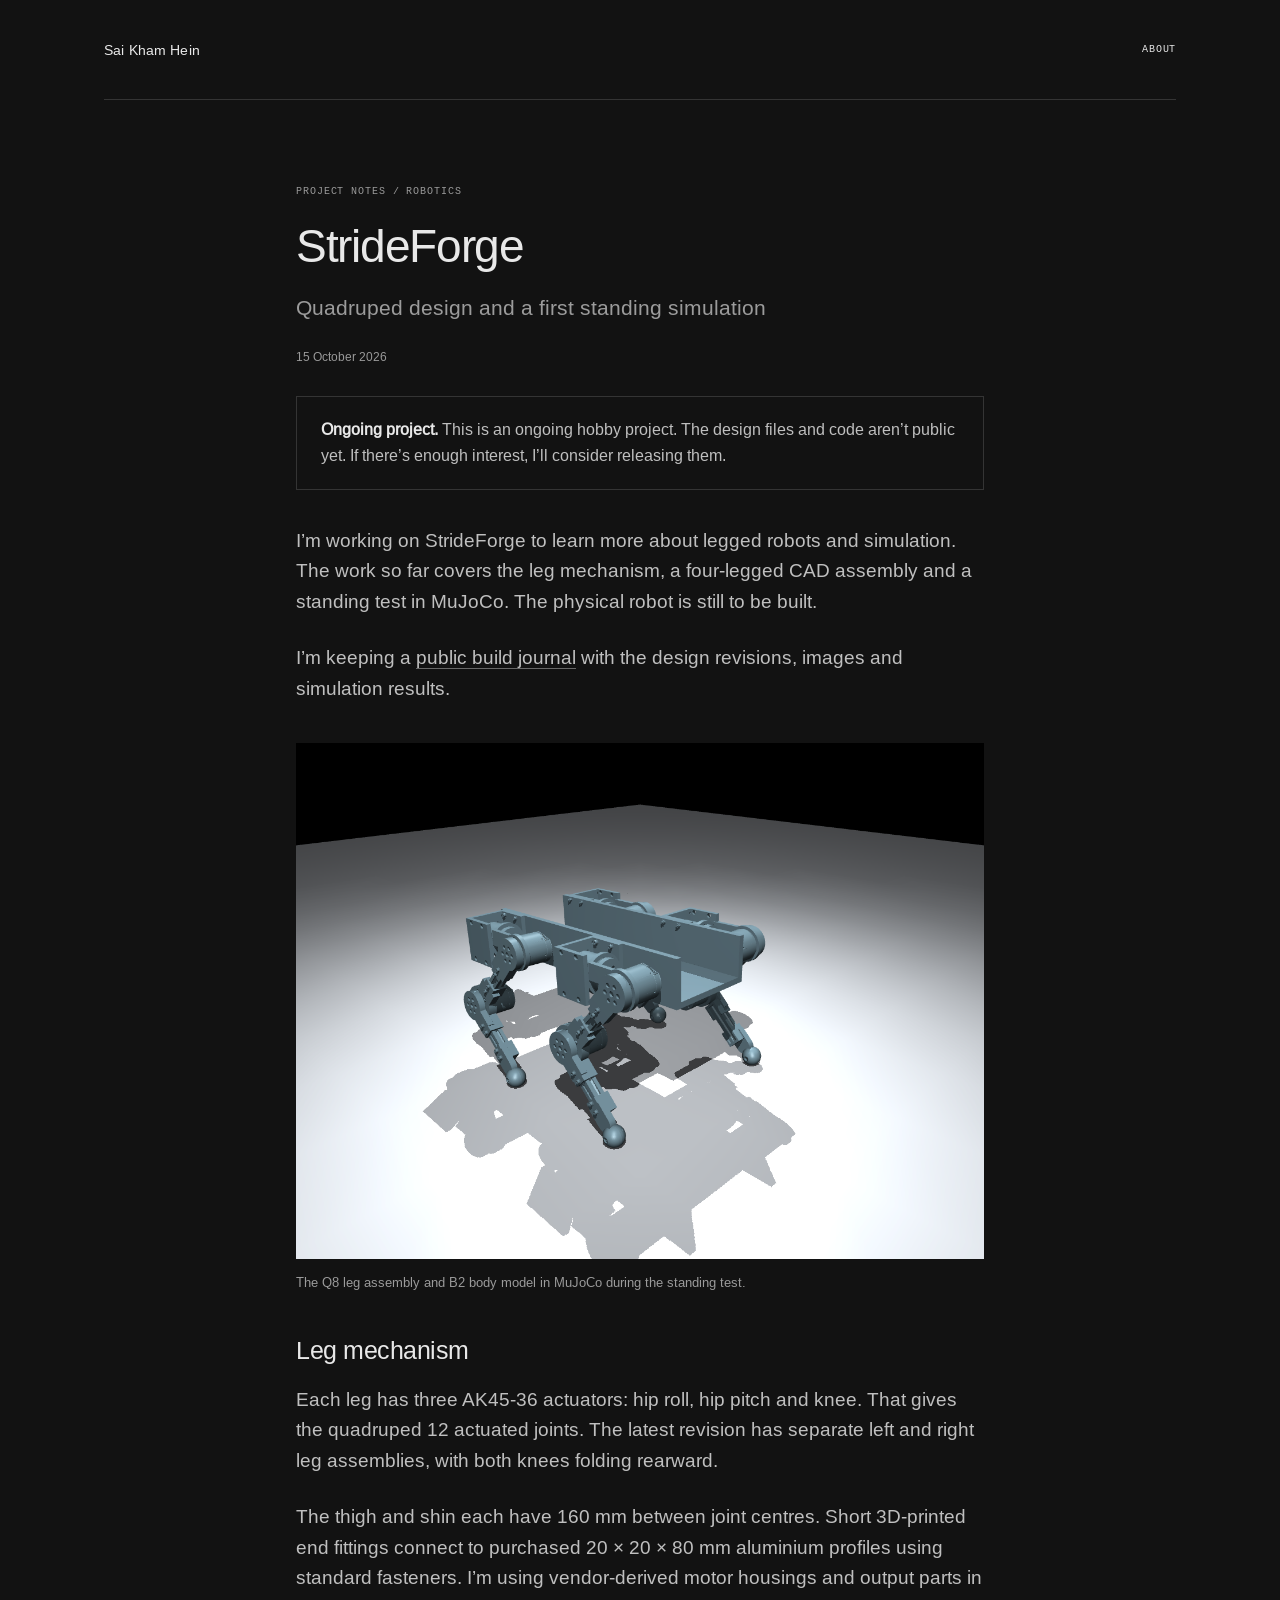
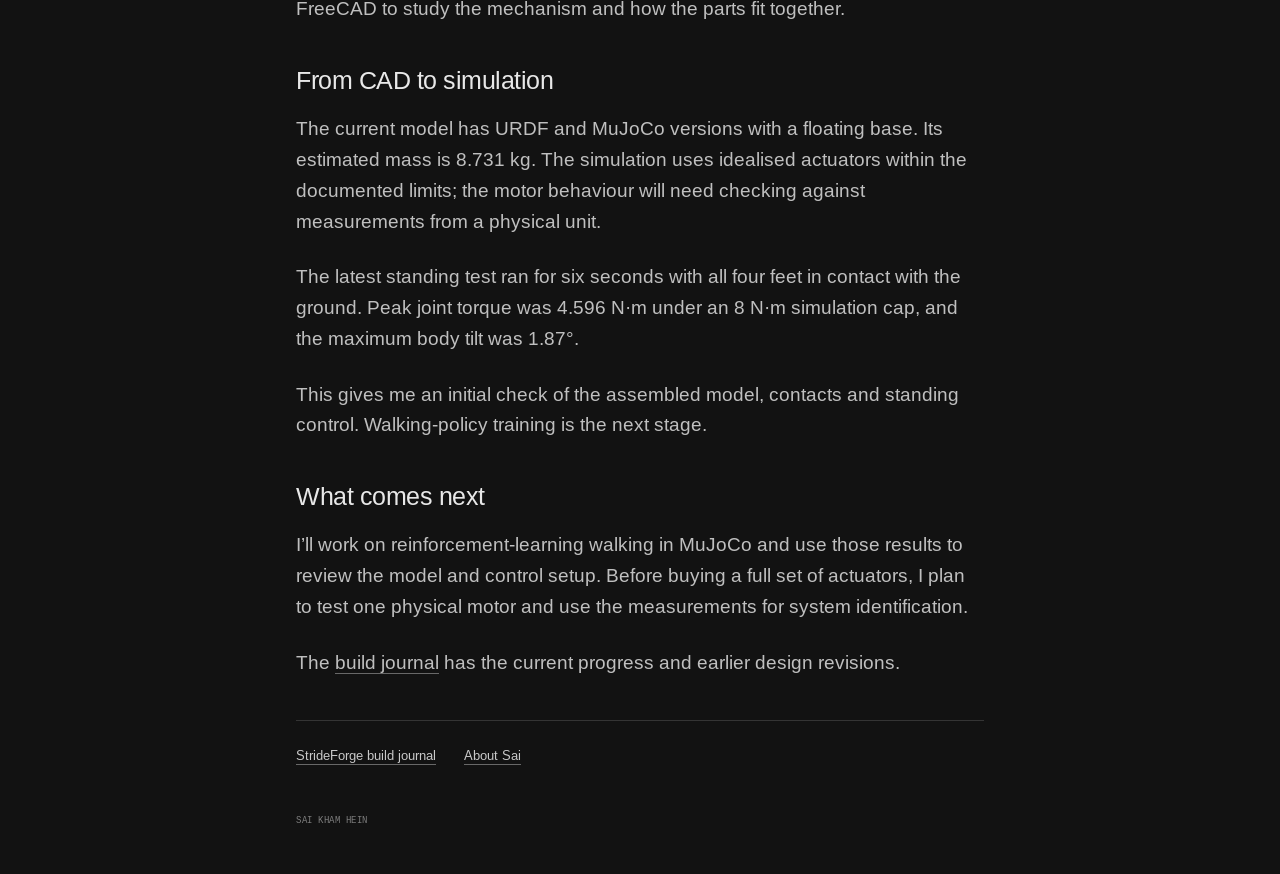
==== posts/strideforge/index.html @ 457b6103 "Add StrideForge design and simulation progress post" ====
<!doctype html>
<html lang="en">
<head>
<meta charset="utf-8">
<meta name="viewport" content="width=device-width, initial-scale=1">
<meta name="color-scheme" content="dark">
<meta name="description" content="StrideForge project notes: a quadruped leg design, FreeCAD mechanism study and a six-second standing test in MuJoCo.">
<title>StrideForge: design and first simulation · Sai Kham Hein</title>
<link rel="stylesheet" href="../../styles.css">
<style>
.subtitle { margin-top:-18px; font-size:21px; line-height:1.5; color:var(--metadata); }
.date { font-size:12px; color:var(--metadata); margin-bottom:26px; }
.project-note { border:1px solid var(--rule); padding:20px 24px; margin:28px 0 36px; }
.project-note p { font-size:16px; margin:0; }
.project-note strong { color:var(--heading); }
figure { margin:38px 0 42px; break-inside:avoid; }
figure img { display:block; width:100%; height:auto; }
figcaption { font-size:13px; line-height:1.6; color:var(--metadata); margin-top:14px; }
article p a { text-underline-offset:4px; text-decoration-color:var(--underline); }
@media(max-width:760px) { .subtitle {font-size:18px; margin-top:-10px;} .project-note {padding:18px;} .project-note p {font-size:15px;} }
</style>
</head>
<body>
<a class="skip-link" href="#post">Skip to article</a>
<header class="site-header">
  <a class="name" href="../../">Sai Kham Hein</a>
  <nav aria-label="Main navigation"><a href="../../">About</a></nav>
</header>
<main id="post" tabindex="-1">
<article aria-labelledby="post-title">
<div class="meta">Project notes / Robotics</div>
<h1 id="post-title">StrideForge</h1>
<p class="subtitle">Quadruped design and a first standing simulation</p>
<p class="date"><time datetime="2026-10-15">15 October 2026</time></p>
<aside class="project-note" aria-label="Project availability">
<p><strong>Ongoing project.</strong> This is an ongoing hobby project. The design files and code aren’t public yet. If there’s enough interest, I’ll consider releasing them.</p>
</aside>
<p>I’m working on StrideForge to learn more about legged robots and simulation. The work so far covers the leg mechanism, a four-legged CAD assembly and a standing test in MuJoCo. The physical robot is still to be built.</p>
<p>I’m keeping a <a href="https://strideforge-build-journal.saikhamhein.chatgpt.site">public build journal</a> with the design revisions, images and simulation results.</p>
<figure>
<img src="mujoco-standing.png" width="1200" height="900" alt="StrideForge Q8 quadruped model standing on four feet in a MuJoCo simulation.">
<figcaption>The Q8 leg assembly and B2 body model in MuJoCo during the standing test.</figcaption>
</figure>
<h2>Leg mechanism</h2>
<p>Each leg has three AK45-36 actuators: hip roll, hip pitch and knee. That gives the quadruped 12 actuated joints. The latest revision has separate left and right leg assemblies, with both knees folding rearward.</p>
<p>The thigh and shin each have 160 mm between joint centres. Short 3D-printed end fittings connect to purchased 20 × 20 × 80 mm aluminium profiles using standard fasteners. I’m using vendor-derived motor housings and output parts in FreeCAD to study the mechanism and how the parts fit together.</p>
<h2>From CAD to simulation</h2>
<p>The current model has URDF and MuJoCo versions with a floating base. Its estimated mass is 8.731 kg. The simulation uses idealised actuators within the documented limits; the motor behaviour will need checking against measurements from a physical unit.</p>
<p>The latest standing test ran for six seconds with all four feet in contact with the ground. Peak joint torque was 4.596 N·m under an 8 N·m simulation cap, and the maximum body tilt was 1.87°.</p>
<p>This gives me an initial check of the assembled model, contacts and standing control. Walking-policy training is the next stage.</p>
<h2>What comes next</h2>
<p>I’ll work on reinforcement-learning walking in MuJoCo and use those results to review the model and control setup. Before buying a full set of actuators, I plan to test one physical motor and use the measurements for system identification.</p>
<p>The <a href="https://strideforge-build-journal.saikhamhein.chatgpt.site">build journal</a> has the current progress and earlier design revisions.</p>
<footer class="article-footer">
<nav class="links" aria-label="More from Sai">
<a href="https://strideforge-build-journal.saikhamhein.chatgpt.site">StrideForge build journal</a>
<a href="../../">About Sai</a>
</nav>
<div class="end">Sai Kham Hein</div>
</footer>
</article>
</main>
</body>
</html>
---- styles.css ----
@font-face {
  font-family: "Reading";
  src: url("./assets/fonts/LiberationSans-Regular.ttf") format("truetype");
  font-style: normal;
  font-weight: 400;
  font-display: swap;
}
@font-face {
  font-family: "Note";
  src: url("./assets/fonts/LiberationMono-Regular.ttf") format("truetype");
  font-style: normal;
  font-weight: 400;
  font-display: swap;
}
:root {
  color-scheme: dark;
  --background: #121212;
  --heading: #e8e8e8;
  --body: #bfbfbf;
  --metadata: #9b9b9b;
  --rule: #343434;
  --link: #c9c9c9;
  --underline: #686868;
  --footer: #808080;
}
* { box-sizing: border-box; }
html { margin: 0; scroll-padding-top: 24px; }
body {
  margin: 0;
  background: var(--background);
  color: var(--heading);
  font-family: "Reading", Arial, Helvetica, sans-serif;
  -webkit-text-size-adjust: 100%;
}
a { color: inherit; }
a:focus-visible { outline: 2px solid var(--heading); outline-offset: 6px; }
a:hover { color: #fff; }
::selection { background: #dedede; color: #121212; }
.skip-link {
  position: absolute;
  top: -80px;
  left: 24px;
  z-index: 2;
  padding: 12px 16px;
  background: var(--heading);
  color: var(--background);
}
.skip-link:focus { top: 12px; color: var(--background); }
.site-header {
  min-height: 100px;
  margin: 0 auto;
  max-width: 1232px;
  width: calc(100% - 208px);
  display: flex;
  justify-content: space-between;
  align-items: center;
  gap: 24px;
  border-bottom: 1px solid var(--rule);
}
.name { display: inline-flex; align-items: center; min-height: 44px; font-size: 14px; letter-spacing: .01em; text-decoration: none; }
.site-header nav a {
  display: inline-flex;
  align-items: center;
  min-height: 44px;
  font: 10px "Note", "Courier New", monospace;
  letter-spacing: .075em;
  text-transform: uppercase;
  text-decoration: none;
}
main { width: min(688px, calc(100% - 48px)); margin: 86px auto 0; }
main:focus { outline: none; }
.meta {
  font: 10px "Note", "Courier New", monospace;
  letter-spacing: .09em;
  color: var(--metadata);
  margin-bottom: 24px;
  text-transform: uppercase;
}
h1 {
  font-size: 46px;
  font-weight: 400;
  letter-spacing: -.028em;
  line-height: 1.13;
  margin: 0 0 37px;
}
h2 { font-size: 25px; font-weight: 400; letter-spacing: -.02em; line-height: 1.25; margin: 40px 0 18px; }
p { font-size: 19px; line-height: 1.62; margin: 0 0 25px; color: var(--body); }
.links {
  margin-top: 42px;
  padding-top: 12px;
  border-top: 1px solid var(--rule);
  display: flex;
  flex-wrap: wrap;
  gap: 0 28px;
  font-size: 13px;
}
.links a {
  display: inline-flex;
  align-items: center;
  min-height: 44px;
  color: var(--link);
  text-decoration: underline;
  text-underline-offset: 4px;
  text-decoration-color: var(--underline);
}
.links a:hover { color: #fff; text-decoration-color: currentColor; }
.end {
  font: 9px "Note", "Courier New", monospace;
  letter-spacing: .06em;
  color: var(--footer);
  margin-top: 39px;
  margin-bottom: 48px;
  text-transform: uppercase;
}
@media (max-width: 760px) {
  .site-header { width: calc(100% - 48px); min-height: 79px; }
  .name { font-size: 12px; }
  .site-header nav a { font-size: 9px; }
  main { margin-top: 45px; }
  .meta { font-size: 9px; margin-bottom: 20px; }
  h1 { font-size: 34px; margin-bottom: 28px; }
  h2 { font-size: 22px; margin-top: 34px; margin-bottom: 16px; }
  p { font-size: 16px; line-height: 1.63; margin-bottom: 23px; }
  .links { margin-top: 33px; font-size: 12px; }
  .end { font-size: 8px; margin-top: 27px; margin-bottom: 40px; }
}
@media (prefers-reduced-motion: reduce) {
  html { scroll-behavior: auto; }
}
@media print {
  :root { color-scheme: light; --background: #fff; --heading: #111; --body: #222; --metadata: #555; --rule: #bbb; --link: #222; --underline: #666; --footer: #555; }
  .skip-link, .site-header nav { display: none; }
  .site-header { min-height: 60px; width: 100%; }
  main { width: 100%; margin-top: 32px; }
  p { orphans: 3; widows: 3; }
}
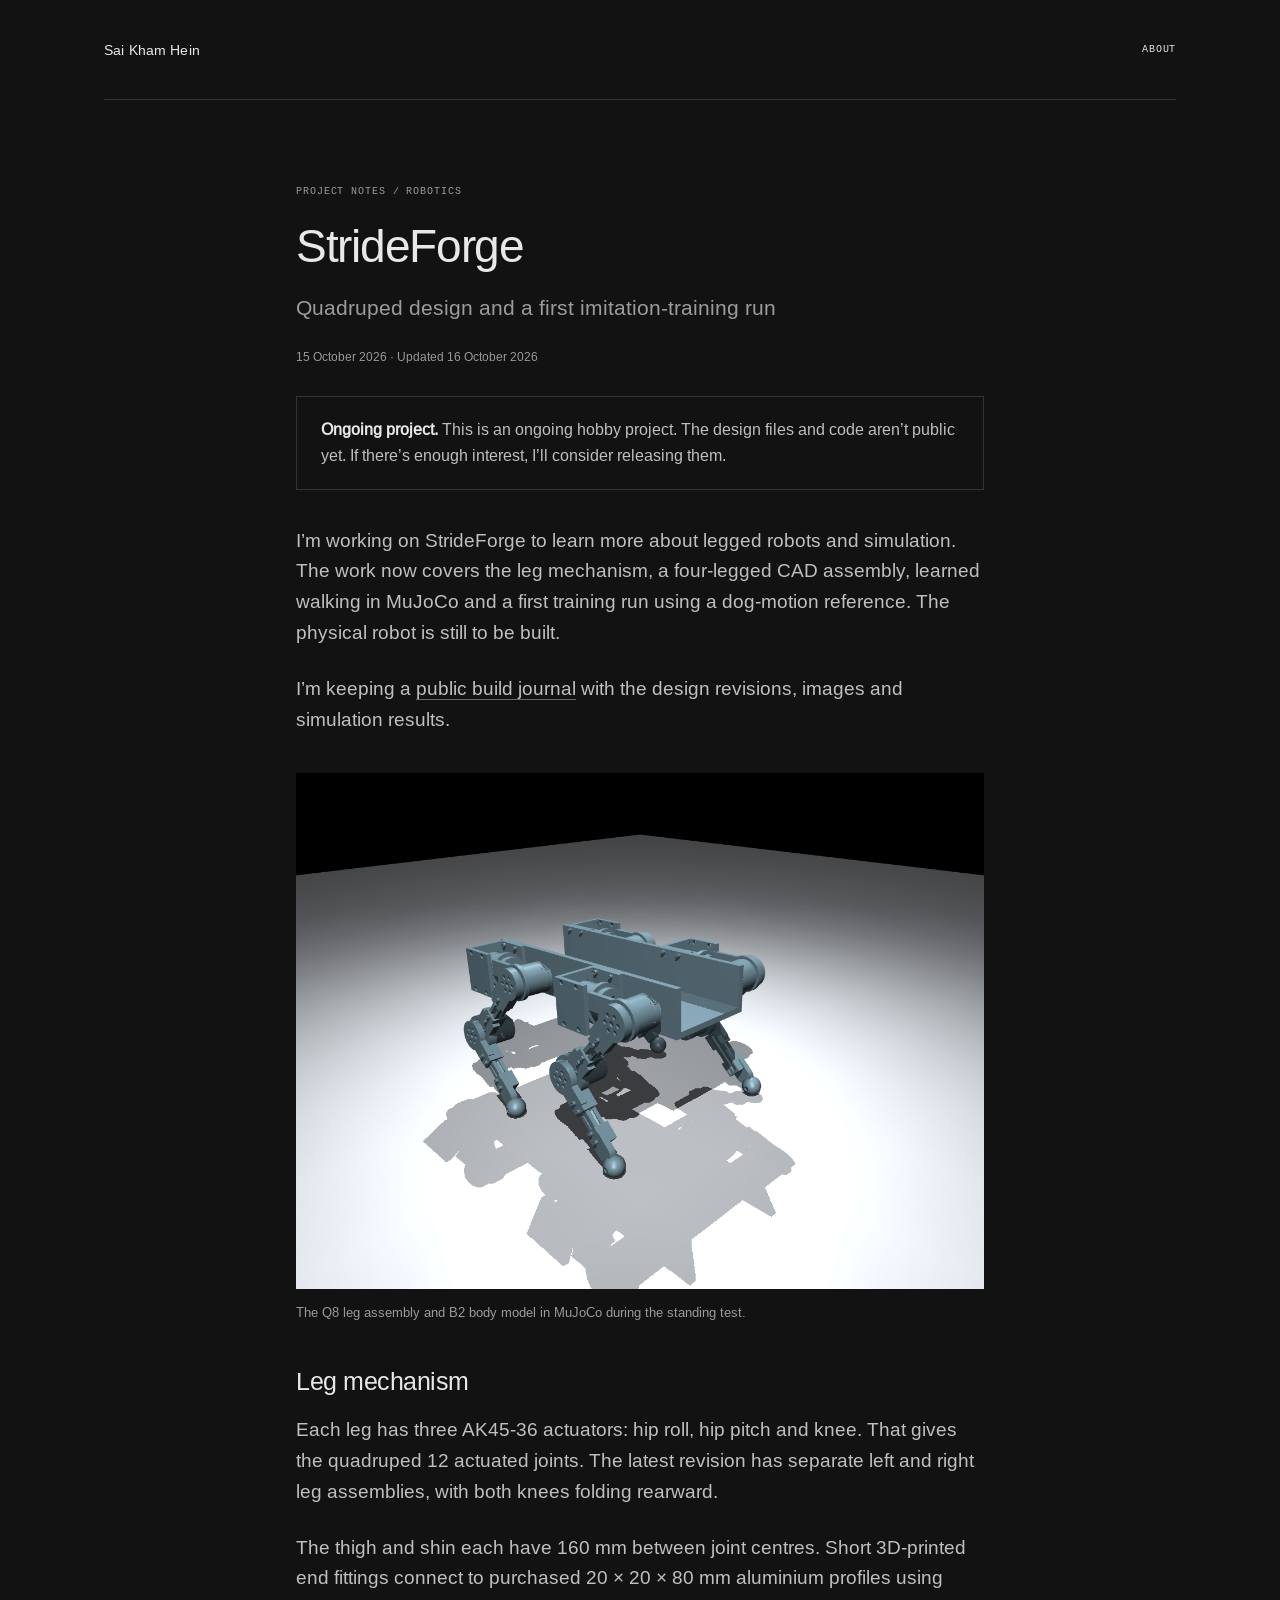
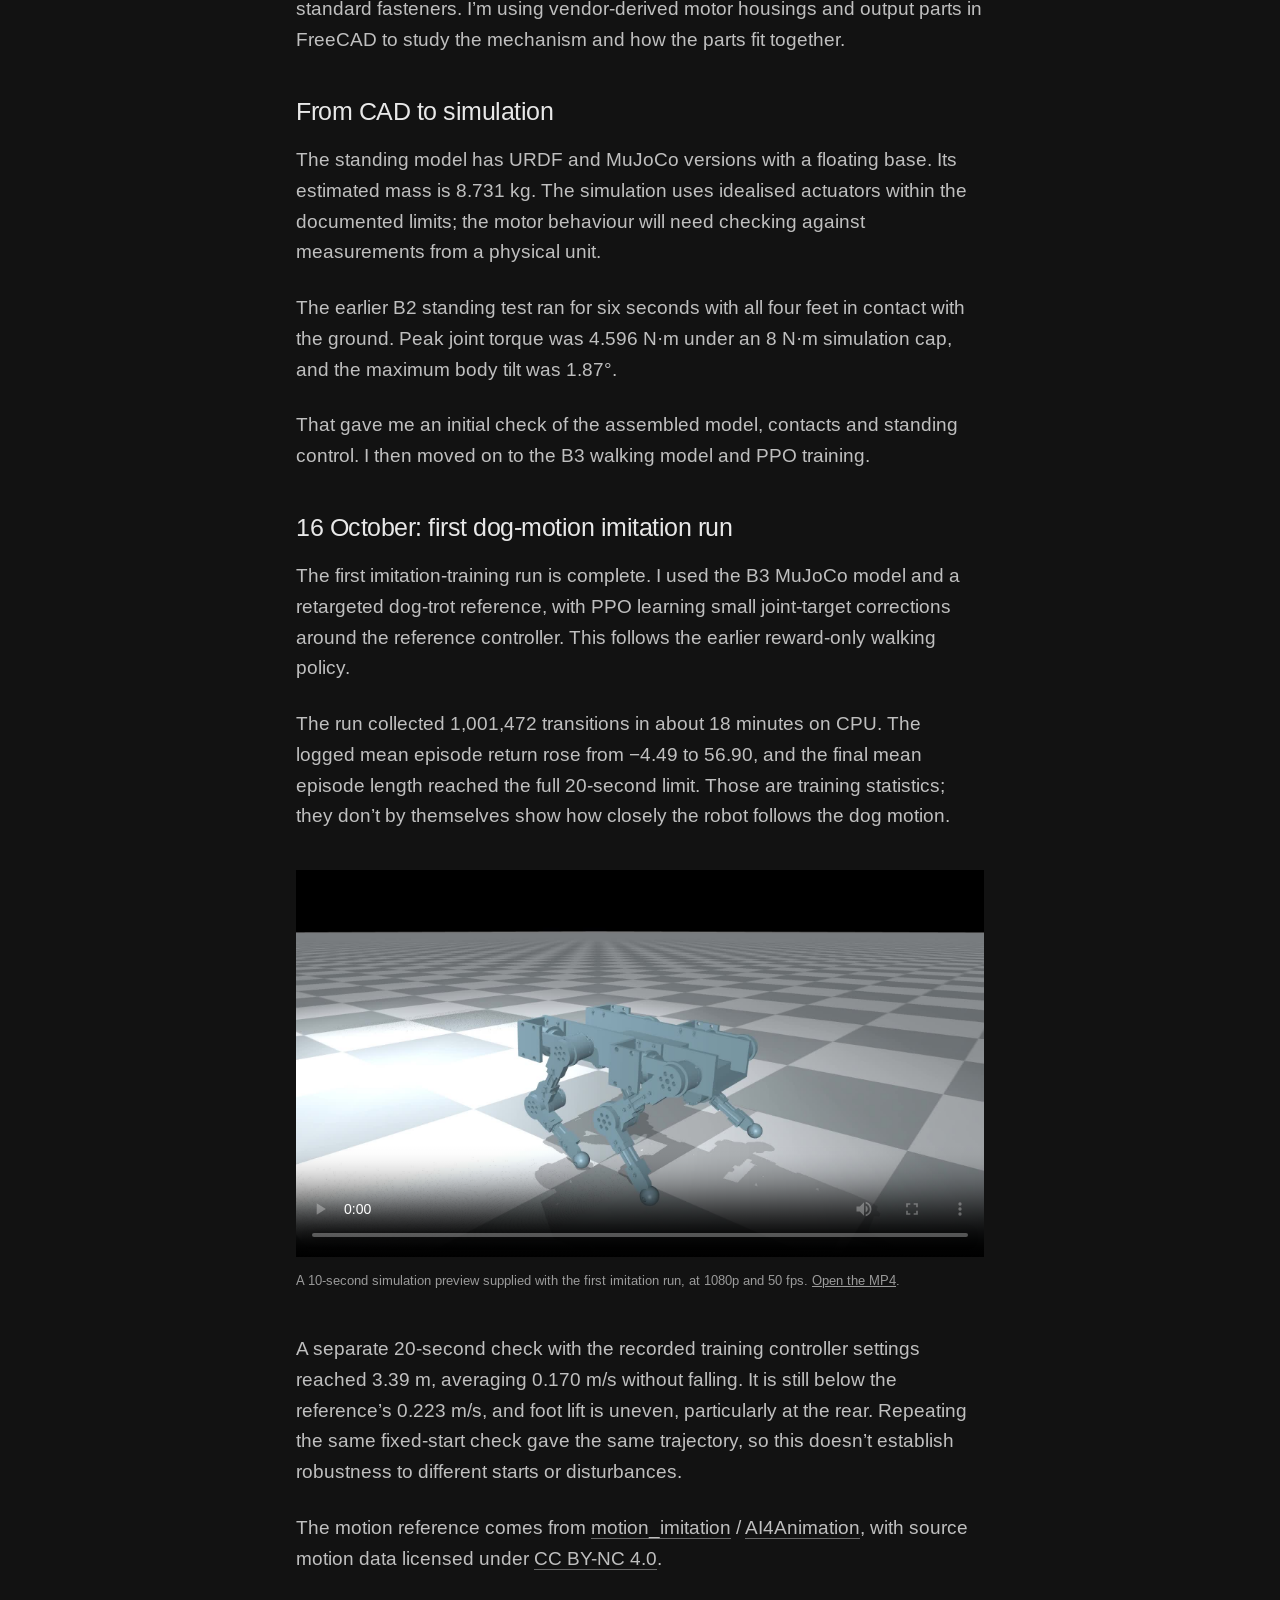
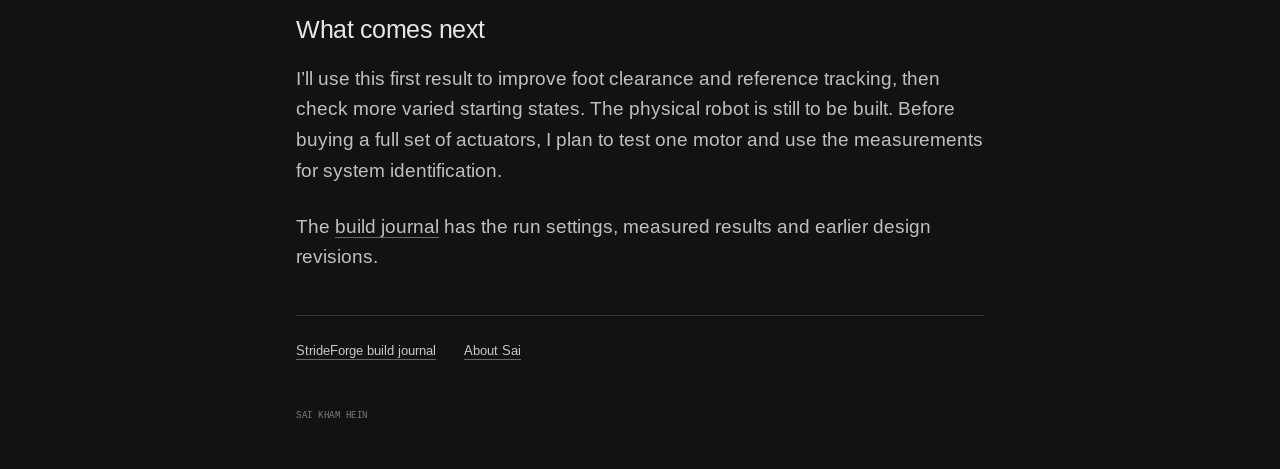
==== commit 91177150: "Update StrideForge with first imitation run and video" ====
--- a/posts/strideforge/index.html
+++ b/posts/strideforge/index.html
@@ -4,8 +4,8 @@
 <meta charset="utf-8">
 <meta name="viewport" content="width=device-width, initial-scale=1">
 <meta name="color-scheme" content="dark">
-<meta name="description" content="StrideForge project notes: a quadruped leg design, FreeCAD mechanism study and a six-second standing test in MuJoCo.">
-<title>StrideForge: design and first simulation · Sai Kham Hein</title>
+<meta name="description" content="StrideForge project notes: quadruped design, MuJoCo walking and a first dog-motion imitation training run, with video.">
+<title>StrideForge: design and first imitation training · Sai Kham Hein</title>
 <link rel="stylesheet" href="../../styles.css">
 <style>
 .subtitle { margin-top:-18px; font-size:21px; line-height:1.5; color:var(--metadata); }
@@ -14,6 +14,7 @@
 .project-note p { font-size:16px; margin:0; }
 .project-note strong { color:var(--heading); }
 figure { margin:38px 0 42px; break-inside:avoid; }
+figure video { display:block; width:100%; height:auto; background:#202020; }
 figure img { display:block; width:100%; height:auto; }
 figcaption { font-size:13px; line-height:1.6; color:var(--metadata); margin-top:14px; }
 article p a { text-underline-offset:4px; text-decoration-color:var(--underline); }
@@ -30,12 +31,12 @@
 <article aria-labelledby="post-title">
 <div class="meta">Project notes / Robotics</div>
 <h1 id="post-title">StrideForge</h1>
-<p class="subtitle">Quadruped design and a first standing simulation</p>
-<p class="date"><time datetime="2026-10-15">15 October 2026</time></p>
+<p class="subtitle">Quadruped design and a first imitation-training run</p>
+<p class="date"><time datetime="2026-10-15">15 October 2026</time> · Updated <time datetime="2026-10-16">16 October 2026</time></p>
 <aside class="project-note" aria-label="Project availability">
 <p><strong>Ongoing project.</strong> This is an ongoing hobby project. The design files and code aren’t public yet. If there’s enough interest, I’ll consider releasing them.</p>
 </aside>
-<p>I’m working on StrideForge to learn more about legged robots and simulation. The work so far covers the leg mechanism, a four-legged CAD assembly and a standing test in MuJoCo. The physical robot is still to be built.</p>
+<p>I’m working on StrideForge to learn more about legged robots and simulation. The work now covers the leg mechanism, a four-legged CAD assembly, learned walking in MuJoCo and a first training run using a dog-motion reference. The physical robot is still to be built.</p>
 <p>I’m keeping a <a href="https://strideforge-build-journal.saikhamhein.chatgpt.site">public build journal</a> with the design revisions, images and simulation results.</p>
 <figure>
 <img src="mujoco-standing.png" width="1200" height="900" alt="StrideForge Q8 quadruped model standing on four feet in a MuJoCo simulation.">
@@ -45,12 +46,24 @@
 <p>Each leg has three AK45-36 actuators: hip roll, hip pitch and knee. That gives the quadruped 12 actuated joints. The latest revision has separate left and right leg assemblies, with both knees folding rearward.</p>
 <p>The thigh and shin each have 160 mm between joint centres. Short 3D-printed end fittings connect to purchased 20 × 20 × 80 mm aluminium profiles using standard fasteners. I’m using vendor-derived motor housings and output parts in FreeCAD to study the mechanism and how the parts fit together.</p>
 <h2>From CAD to simulation</h2>
-<p>The current model has URDF and MuJoCo versions with a floating base. Its estimated mass is 8.731 kg. The simulation uses idealised actuators within the documented limits; the motor behaviour will need checking against measurements from a physical unit.</p>
-<p>The latest standing test ran for six seconds with all four feet in contact with the ground. Peak joint torque was 4.596 N·m under an 8 N·m simulation cap, and the maximum body tilt was 1.87°.</p>
-<p>This gives me an initial check of the assembled model, contacts and standing control. Walking-policy training is the next stage.</p>
+<p>The standing model has URDF and MuJoCo versions with a floating base. Its estimated mass is 8.731 kg. The simulation uses idealised actuators within the documented limits; the motor behaviour will need checking against measurements from a physical unit.</p>
+<p>The earlier B2 standing test ran for six seconds with all four feet in contact with the ground. Peak joint torque was 4.596 N·m under an 8 N·m simulation cap, and the maximum body tilt was 1.87°.</p>
+<p>That gave me an initial check of the assembled model, contacts and standing control. I then moved on to the B3 walking model and PPO training.</p>
+<h2>16 October: first dog-motion imitation run</h2>
+<p>The first imitation-training run is complete. I used the B3 MuJoCo model and a retargeted dog-trot reference, with PPO learning small joint-target corrections around the reference controller. This follows the earlier reward-only walking policy.</p>
+<p>The run collected 1,001,472 transitions in about 18 minutes on CPU. The logged mean episode return rose from −4.49 to 56.90, and the final mean episode length reached the full 20-second limit. Those are training statistics; they don’t by themselves show how closely the robot follows the dog motion.</p>
+<figure>
+<video controls preload="metadata" playsinline poster="imitation-preview.jpg" width="1920" height="1080" aria-label="Ten-second MuJoCo preview from the first dog-motion imitation training run">
+<source src="imitation-161020260320.mp4" type="video/mp4">
+Your browser does not support embedded video. <a href="imitation-161020260320.mp4">Download the MP4</a>.
+</video>
+<figcaption>A 10-second simulation preview supplied with the first imitation run, at 1080p and 50 fps. <a href="imitation-161020260320.mp4">Open the MP4</a>.</figcaption>
+</figure>
+<p>A separate 20-second check with the recorded training controller settings reached 3.39 m, averaging 0.170 m/s without falling. It is still below the reference’s 0.223 m/s, and foot lift is uneven, particularly at the rear. Repeating the same fixed-start check gave the same trajectory, so this doesn’t establish robustness to different starts or disturbances.</p>
+<p>The motion reference comes from <a href="https://github.com/erwincoumans/motion_imitation">motion_imitation</a> / <a href="https://github.com/sebastianstarke/AI4Animation">AI4Animation</a>, with source motion data licensed under <a href="https://creativecommons.org/licenses/by-nc/4.0/">CC BY-NC 4.0</a>.</p>
 <h2>What comes next</h2>
-<p>I’ll work on reinforcement-learning walking in MuJoCo and use those results to review the model and control setup. Before buying a full set of actuators, I plan to test one physical motor and use the measurements for system identification.</p>
-<p>The <a href="https://strideforge-build-journal.saikhamhein.chatgpt.site">build journal</a> has the current progress and earlier design revisions.</p>
+<p>I’ll use this first result to improve foot clearance and reference tracking, then check more varied starting states. The physical robot is still to be built. Before buying a full set of actuators, I plan to test one motor and use the measurements for system identification.</p>
+<p>The <a href="https://strideforge-build-journal.saikhamhein.chatgpt.site#b3-imitation-v1">build journal</a> has the run settings, measured results and earlier design revisions.</p>
 <footer class="article-footer">
 <nav class="links" aria-label="More from Sai">
 <a href="https://strideforge-build-journal.saikhamhein.chatgpt.site">StrideForge build journal</a>
